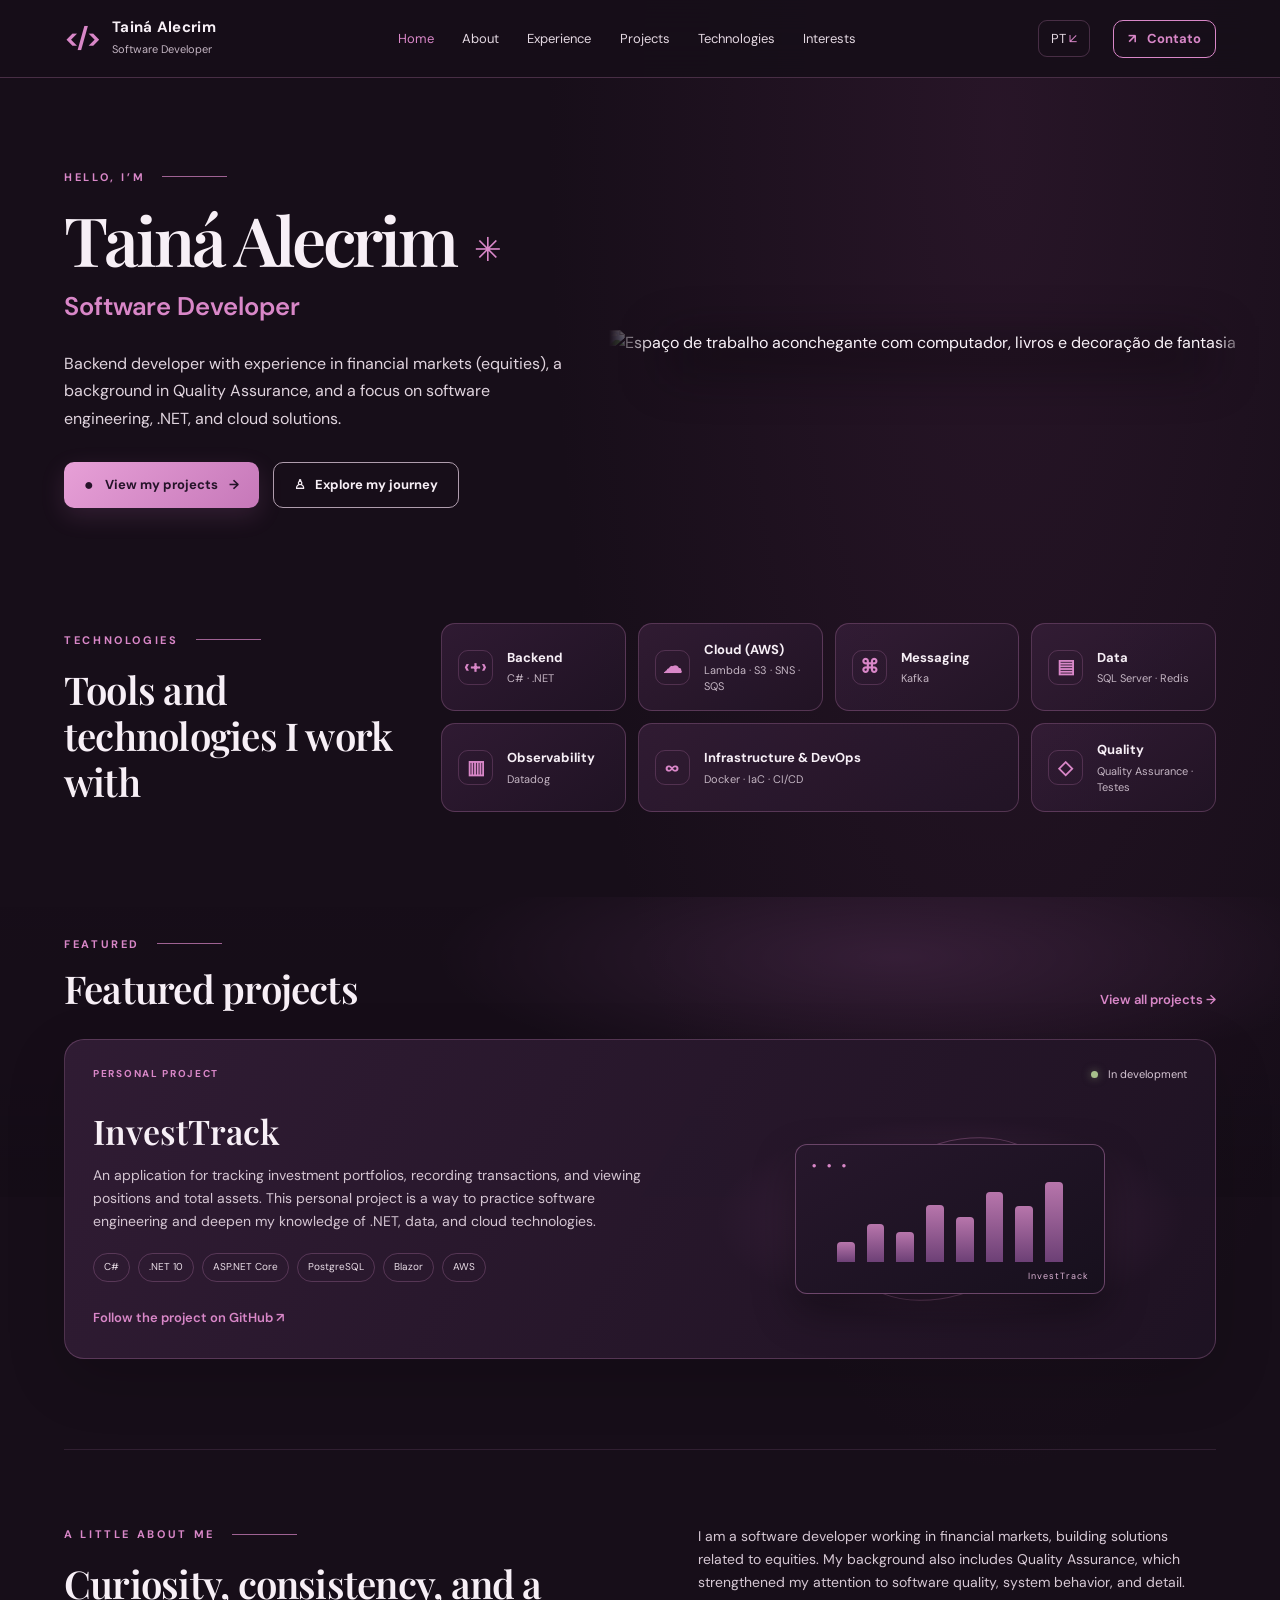
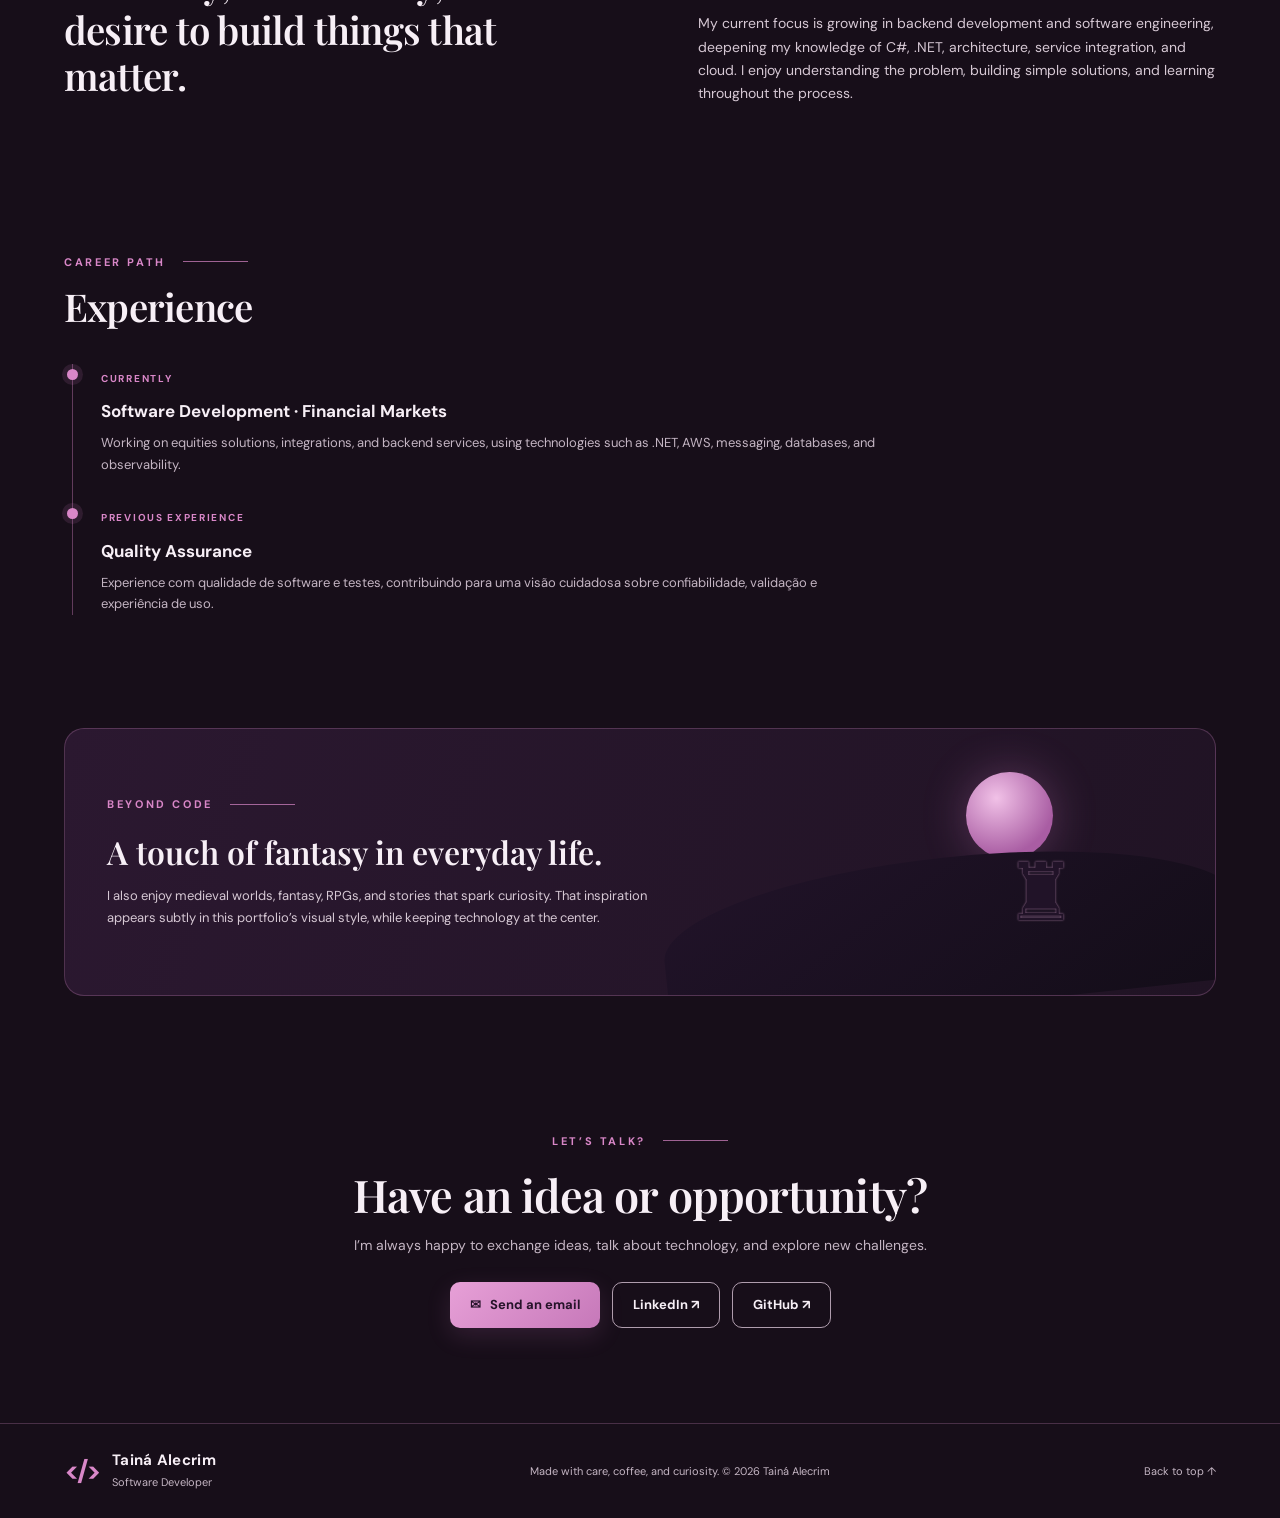
==== en/index.html @ d21b724b "feat: add English version of portfolio" ====
<!doctype html>
<html lang="en">
<head>
  <meta charset="utf-8">
  <meta name="viewport" content="width=device-width, initial-scale=1">
  <meta name="theme-color" content="#170d19">
  <meta name="description" content="Tainá Alecrim’s portfolio — Software Developer focused on backend, .NET and cloud solutions.">
  <title>Tainá Alecrim | Software Developer</title>
  <link rel="icon" href="../assets/favicon.svg" type="image/svg+xml">
  <link rel="preconnect" href="https://fonts.googleapis.com">
  <link rel="preconnect" href="https://fonts.gstatic.com" crossorigin>
  <link href="https://fonts.googleapis.com/css2?family=DM+Sans:wght@400;500;600;700&family=Playfair+Display:wght@500;600;700&display=swap" rel="stylesheet">
  <link rel="stylesheet" href="../styles.css">
</head>
<body>
  <header class="site-header">
    <a class="brand" href="#inicio" aria-label="Tainá Alecrim, início">
      <span class="brand-mark">&lt;/&gt;</span>
      <span><strong>Tainá Alecrim</strong><small>Software Developer</small></span>
    </a>
    <button class="menu-toggle" aria-label="Open menu" aria-expanded="false"><span></span><span></span><span></span></button>
    <nav class="main-nav" aria-label="Main navigation">
      <a class="active" href="#inicio">Home</a><a href="#sobre">About</a><a href="#experiencia">Experience</a><a href="#projetos">Projects</a><a href="#tecnologias">Technologies</a><a href="#interesses">Interests</a>
    </nav>
    <div class="header-actions"><a class="language" href="../" lang="pt-BR" aria-label="Leia este portfólio em português">PT <span>↙</span></a><a class="button button-outline button-small" href="#contato">↗ <span>Contato</span></a></div>
  </header>

  <main>
    <section class="hero section-wrap" id="inicio">
      <div class="hero-copy">
        <p class="eyebrow">HELLO, I’M <span></span></p>
        <h1>Tainá Alecrim <span class="sprig">✳</span></h1>
        <h2>Software Developer</h2>
        <p class="hero-description">Backend developer with experience in financial markets (equities), a background in Quality Assurance, and a focus on software engineering, .NET, and cloud solutions.</p>
        <div class="hero-actions"><a class="button button-primary" href="#projetos"><span class="github-mark">●</span> View my projects <span>→</span></a><a class="button button-ghost" href="#sobre">♙ &nbsp; Explore my journey</a></div>
      </div>
      <div class="hero-art"><img src="../assets/hero-workspace.jpg" alt="Espaço de trabalho aconchegante com computador, livros e decoração de fantasia"></div>
    </section>

    <section class="tech-overview section-wrap" id="tecnologias">
      <div class="section-intro"><p class="eyebrow">TECHNOLOGIES <span></span></p><h2>Tools and technologies I work with</h2></div>
      <div class="tech-grid">
        <article class="tech-card"><span class="tech-icon">‹+›</span><div><h3>Backend</h3><p>C# · .NET</p></div></article>
        <article class="tech-card"><span class="tech-icon">☁</span><div><h3>Cloud (AWS)</h3><p>Lambda · S3 · SNS · SQS</p></div></article>
        <article class="tech-card"><span class="tech-icon">⌘</span><div><h3>Messaging</h3><p>Kafka</p></div></article>
        <article class="tech-card"><span class="tech-icon">▤</span><div><h3>Data</h3><p>SQL Server · Redis</p></div></article>
        <article class="tech-card"><span class="tech-icon">▥</span><div><h3>Observability</h3><p>Datadog</p></div></article>
        <article class="tech-card wide"><span class="tech-icon">∞</span><div><h3>Infrastructure & DevOps</h3><p>Docker · IaC · CI/CD</p></div></article>
        <article class="tech-card"><span class="tech-icon">◇</span><div><h3>Quality</h3><p>Quality Assurance · Testes</p></div></article>
      </div>
    </section>

    <section class="featured section-wrap" id="projetos">
      <div class="section-heading"><div><p class="eyebrow">FEATURED <span></span></p><h2>Featured projects</h2></div><a class="text-link" href="https://github.com/TainaAlecrim?tab=repositories" target="_blank" rel="noreferrer">View all projects →</a></div>
      <article class="project-card">
        <div class="project-topline"><span class="project-label">PERSONAL PROJECT</span><span class="project-status"><i></i> In development</span></div>
        <div class="project-content"><div><h3>InvestTrack</h3><p>An application for tracking investment portfolios, recording transactions, and viewing positions and total assets. This personal project is a way to practice software engineering and deepen my knowledge of .NET, data, and cloud technologies.</p><div class="tag-list"><span>C#</span><span>.NET 10</span><span>ASP.NET Core</span><span>PostgreSQL</span><span>Blazor</span><span>AWS</span></div><a class="project-link" href="https://github.com/TainaAlecrim/investtrack-development-journey" target="_blank" rel="noreferrer">Follow the project on GitHub ↗</a></div><div class="project-visual" aria-hidden="true"><div class="visual-orbit"></div><div class="visual-window"><div class="window-dots">● ● ●</div><div class="chart-bars"><i></i><i></i><i></i><i></i><i></i><i></i><i></i><i></i></div><div class="chart-line"></div><span>InvestTrack</span></div></div></div>
      </article>
    </section>

    <section class="about section-wrap" id="sobre">
      <div class="section-intro"><p class="eyebrow">A LITTLE ABOUT ME <span></span></p><h2>Curiosity, consistency, and a desire to build things that matter.</h2></div>
      <div class="about-copy"><p>I am a software developer working in financial markets, building solutions related to equities. My background also includes Quality Assurance, which strengthened my attention to software quality, system behavior, and detail.</p><p>My current focus is growing in backend development and software engineering, deepening my knowledge of C#, .NET, architecture, service integration, and cloud. I enjoy understanding the problem, building simple solutions, and learning throughout the process.</p></div>
    </section>

    <section class="experience section-wrap" id="experiencia">
      <div class="section-heading"><div><p class="eyebrow">CAREER PATH <span></span></p><h2>Experience</h2></div></div>
      <div class="timeline"><div class="timeline-item"><span class="timeline-dot"></span><div><span class="timeline-kicker">CURRENTLY</span><h3>Software Development · Financial Markets</h3><p>Working on equities solutions, integrations, and backend services, using technologies such as .NET, AWS, messaging, databases, and observability.</p></div></div><div class="timeline-item"><span class="timeline-dot"></span><div><span class="timeline-kicker">PREVIOUS EXPERIENCE</span><h3>Quality Assurance</h3><p>Experience com qualidade de software e testes, contribuindo para uma visão cuidadosa sobre confiabilidade, validação e experiência de uso.</p></div></div></div>
    </section>

    <section class="interests section-wrap" id="interesses"><div class="interests-panel"><div><p class="eyebrow">BEYOND CODE <span></span></p><h2>A touch of fantasy in everyday life.</h2><p>I also enjoy medieval worlds, fantasy, RPGs, and stories that spark curiosity. That inspiration appears subtly in this portfolio’s visual style, while keeping technology at the center.</p></div><div class="moon-scene" aria-hidden="true"><div class="moon"></div><div class="castle">♜</div><div class="hills"></div></div></div></section>

    <section class="contact section-wrap" id="contato"><p class="eyebrow">LET’S TALK? <span></span></p><h2>Have an idea or opportunity?</h2><p>I’m always happy to exchange ideas, talk about technology, and explore new challenges.</p><div class="contact-actions"><a class="button button-primary" href="mailto:tai.estudos@gmail.com">✉ &nbsp; Send an email</a><a class="button button-ghost" href="https://www.linkedin.com/in/taina-alecrim/" target="_blank" rel="noreferrer">LinkedIn ↗</a><a class="button button-ghost" href="https://github.com/TainaAlecrim" target="_blank" rel="noreferrer">GitHub ↗</a></div></section>
  </main>
  <footer class="site-footer"><a class="brand" href="#inicio"><span class="brand-mark">&lt;/&gt;</span><span><strong>Tainá Alecrim</strong><small>Software Developer</small></span></a><p>Made with care, coffee, and curiosity. © <span id="year"></span> Tainá Alecrim</p><a href="#inicio">Back to top ↑</a></footer>
  <script src="../script.js"></script>
</body>
</html>
---- styles.css ----
:root{--bg:#170e19;--bg-2:#211326;--panel:#28182b;--panel-2:#321e35;--text:#f7eff6;--muted:#c4b5c3;--pink:#d987c8;--pink-2:#bd72b4;--line:rgba(218,144,204,.25);--gold:#d99a52;--serif:"Playfair Display",Georgia,serif;--sans:"DM Sans",Arial,sans-serif}*{box-sizing:border-box}html{scroll-behavior:smooth;scroll-padding-top:90px}body{margin:0;background:radial-gradient(ellipse at 78% 4%,rgba(99,46,91,.22),transparent 32%),var(--bg);color:var(--text);font-family:var(--sans);font-size:16px;line-height:1.65}a{color:inherit;text-decoration:none}button{font:inherit}.site-header{height:78px;padding:0 clamp(22px,5vw,84px);display:flex;align-items:center;justify-content:space-between;gap:24px;background:rgba(23,14,25,.94);border-bottom:1px solid var(--line);position:sticky;top:0;z-index:20;backdrop-filter:blur(18px)}.brand{display:flex;align-items:center;gap:13px;white-space:nowrap}.brand-mark{font-size:27px;font-weight:700;color:var(--pink);letter-spacing:-3px}.brand strong{display:block;font-size:15px;line-height:1.2;letter-spacing:.02em}.brand small{display:block;color:var(--muted);font-size:11px;margin-top:4px}.main-nav{display:flex;align-items:center;gap:clamp(14px,2.2vw,36px)}.main-nav a,.language{font-size:13px;color:#e4d8e2;transition:color .2s}.main-nav a:hover,.main-nav a.active{color:var(--pink)}.header-actions{display:flex;align-items:center;gap:23px}.language{border:1px solid var(--line);padding:7px 12px;border-radius:9px}.language span{color:var(--pink)}.button{min-height:46px;padding:0 20px;display:inline-flex;align-items:center;justify-content:center;gap:11px;border-radius:10px;font-size:13px;font-weight:700;transition:transform .2s,background .2s,border-color .2s}.button:hover{transform:translateY(-2px)}.button-primary{color:#251329;background:linear-gradient(135deg,#e7a0d7,#c678b9);box-shadow:0 8px 25px rgba(198,120,185,.16)}.button-primary:hover{background:linear-gradient(135deg,#f0b2e3,#d98aca)}.button-outline,.button-ghost{border:1px solid rgba(235,212,231,.72);color:var(--text);background:transparent}.button-outline{border-color:var(--pink);color:var(--pink)}.button-small{min-height:38px;padding:0 14px}.section-wrap{width:min(1320px,90%);margin-inline:auto}.hero{min-height:510px;display:grid;grid-template-columns:.92fr 1.08fr;align-items:center;gap:28px;padding-top:55px;padding-bottom:35px}.hero-copy{padding:12px 0 22px;max-width:580px}.eyebrow{margin:0 0 17px;color:var(--pink);font-size:11px;font-weight:700;letter-spacing:.24em;display:flex;align-items:center;gap:17px}.eyebrow span{width:65px;height:1px;background:var(--pink);opacity:.7}.hero h1{font:600 clamp(48px,5.3vw,76px)/1.08 var(--serif);letter-spacing:-.045em;margin:0 0 10px}.sprig{display:inline-block;color:var(--pink);font:400 .48em var(--sans);vertical-align:middle;margin-left:5px}.hero h2{margin:0 0 21px;color:var(--pink);font-size:clamp(19px,2vw,26px);font-weight:600}.hero-description{max-width:530px;color:#e0d4de;font-size:16px;line-height:1.72;margin:0}.hero-actions{display:flex;gap:14px;flex-wrap:wrap;margin-top:30px}.hero-art{position:relative;margin-right:-2.5vw}.hero-art:after{content:"";position:absolute;inset:auto 6% -14px 9%;height:30px;background:rgba(8,4,11,.5);filter:blur(24px);z-index:-1}.hero-art img{width:100%;height:auto;display:block;object-fit:contain;mix-blend-mode:screen;mask-image:linear-gradient(to right,transparent 0%,#000 7%,#000 95%,transparent 100%);filter:saturate(.88) contrast(1.02)}.tech-overview{padding:35px 0 85px;display:grid;grid-template-columns:.9fr 2.1fr;gap:45px;align-items:center}.section-intro h2,.section-heading h2,.about h2,.contact h2{font:600 clamp(27px,3vw,39px)/1.2 var(--serif);letter-spacing:-.02em;margin:0}.section-intro h2{max-width:380px}.tech-grid{display:grid;grid-template-columns:repeat(4,minmax(0,1fr));gap:12px}.tech-card{min-height:82px;padding:15px 16px;display:flex;align-items:center;gap:14px;border:1px solid var(--line);border-radius:14px;background:linear-gradient(145deg,rgba(57,32,60,.72),rgba(35,21,39,.72));transition:transform .2s,border-color .2s}.tech-card:hover{transform:translateY(-3px);border-color:rgba(220,139,203,.65)}.tech-card.wide{grid-column:span 2}.tech-icon{width:35px;height:35px;flex:0 0 35px;display:grid;place-items:center;color:var(--pink);font-size:19px;font-weight:700;border:1px solid rgba(217,135,200,.22);border-radius:10px}.tech-card h3{font-size:13px;margin:0 0 3px;font-weight:700}.tech-card p{font-size:11px;color:var(--muted);margin:0;line-height:1.45}.featured{padding:38px 0 90px;position:relative}.featured:before{content:"";position:absolute;z-index:-1;left:50%;transform:translateX(-50%);top:0;width:100vw;height:300px;opacity:.28;background:radial-gradient(ellipse at 70% 20%,#754277,transparent 36%),linear-gradient(180deg,transparent,rgba(10,5,14,.4))}.section-heading{display:flex;align-items:end;justify-content:space-between;gap:25px;margin-bottom:28px}.section-heading .eyebrow{margin-bottom:12px}.text-link,.project-link{color:var(--pink);font-size:13px;font-weight:600}.text-link:hover,.project-link:hover{color:#f0b2e3}.project-card{border:1px solid var(--line);border-radius:20px;padding:25px 28px 28px;background:linear-gradient(120deg,rgba(49,29,53,.95),rgba(31,19,35,.96));box-shadow:0 20px 60px rgba(0,0,0,.16);overflow:hidden}.project-topline{display:flex;justify-content:space-between;align-items:center;gap:15px}.project-label,.timeline-kicker{font-size:10px;letter-spacing:.17em;color:var(--pink);font-weight:700}.project-status{font-size:11px;color:#d6c6d4}.project-status i{display:inline-block;width:7px;height:7px;background:#a7bf8b;border-radius:50%;margin-right:7px;box-shadow:0 0 9px rgba(167,191,139,.5)}.project-content{display:grid;grid-template-columns:1.1fr .9fr;align-items:center;gap:40px;padding-top:25px}.project-content h3{font:600 34px var(--serif);margin:0 0 10px}.project-content p{color:#d4c5d2;font-size:14px;max-width:660px;margin:0 0 20px}.tag-list{display:flex;flex-wrap:wrap;gap:8px;margin-bottom:22px}.tag-list span{border:1px solid var(--line);border-radius:999px;padding:5px 10px;color:#e8dce6;font-size:10px}.project-visual{height:205px;position:relative;display:grid;place-items:center;background:radial-gradient(ellipse at center,rgba(160,88,152,.24),transparent 70%)}.visual-orbit{position:absolute;width:220px;height:150px;border:1px solid rgba(220,139,203,.3);border-radius:50%;transform:rotate(-24deg)}.visual-window{position:relative;width:min(310px,90%);height:150px;border:1px solid rgba(218,144,204,.4);border-radius:12px;background:linear-gradient(150deg,#27172c,#17101d);box-shadow:0 18px 40px rgba(0,0,0,.35);padding:14px 16px;overflow:hidden}.window-dots{font-size:8px;letter-spacing:4px;color:var(--pink)}.chart-bars{height:80px;display:flex;align-items:end;gap:12px;padding:0 25px;margin-top:10px}.chart-bars i{display:block;flex:1;border-radius:4px 4px 0 0;background:linear-gradient(180deg,#d98bc9,#7e4a88);opacity:.82}.chart-bars i:nth-child(1){height:25%}.chart-bars i:nth-child(2){height:48%}.chart-bars i:nth-child(3){height:38%}.chart-bars i:nth-child(4){height:72%}.chart-bars i:nth-child(5){height:57%}.chart-bars i:nth-child(6){height:88%}.chart-bars i:nth-child(7){height:70%}.chart-bars i:nth-child(8){height:100%}.visual-window>span{position:absolute;right:15px;bottom:9px;color:#d9b1d2;font-size:9px;letter-spacing:.12em}.about{padding:75px 0;display:grid;grid-template-columns:1fr 1fr;gap:10%;border-top:1px solid rgba(218,144,204,.13)}.about h2{max-width:490px}.about-copy p{margin:0 0 18px;color:#d6c8d4;font-size:14px}.experience{padding:55px 0 88px}.timeline{margin-top:35px;margin-left:8px;padding-left:28px;border-left:1px solid rgba(217,135,200,.38);display:grid;gap:28px}.timeline-item{position:relative}.timeline-dot{position:absolute;left:-34px;top:5px;width:11px;height:11px;border-radius:50%;background:var(--pink);box-shadow:0 0 0 5px rgba(217,135,200,.12)}.timeline-item h3{font-size:17px;margin:7px 0}.timeline-item p{max-width:780px;color:var(--muted);font-size:13px;margin:0}.interests{padding:25px 0 80px}.interests-panel{position:relative;overflow:hidden;min-height:245px;border:1px solid var(--line);border-radius:20px;background:linear-gradient(110deg,#2b1830,#201324);padding:38px 42px;display:grid;grid-template-columns:1.1fr .9fr;align-items:center}.interests-panel>div:first-child{position:relative;z-index:2}.interests-panel h2{font:600 32px var(--serif);margin:0 0 12px}.interests-panel p:not(.eyebrow){max-width:570px;color:#d6c8d4;font-size:13px;margin:0}.moon-scene{height:190px;position:relative}.moon{position:absolute;width:87px;height:87px;border-radius:50%;background:radial-gradient(circle at 35% 30%,#f1c1e7,#a95da3 70%);right:25%;top:5px;box-shadow:0 0 45px rgba(213,126,199,.3)}.castle{position:absolute;right:20%;top:60px;color:#211328;font-size:80px;z-index:2;text-shadow:0 0 2px #ae80a6}.hills{position:absolute;bottom:-50px;left:-30px;right:-70px;height:150px;background:linear-gradient(150deg,#211329,#130d18);border-radius:50% 50% 0 0;transform:rotate(-6deg)}.contact{text-align:center;padding:56px 20px 95px}.contact .eyebrow{justify-content:center}.contact h2{font-size:clamp(31px,4vw,45px)}.contact>p:not(.eyebrow){color:var(--muted);font-size:14px;margin:13px auto 25px}.contact-actions{display:flex;gap:12px;justify-content:center;flex-wrap:wrap}.site-footer{min-height:95px;padding:20px clamp(22px,5vw,84px);border-top:1px solid var(--line);display:flex;align-items:center;justify-content:space-between;gap:20px}.site-footer p,.site-footer>a:last-child{font-size:11px;color:var(--muted)}.site-footer>a:last-child:hover{color:var(--pink)}.menu-toggle{display:none;background:none;border:0;padding:8px}.menu-toggle span{display:block;width:23px;height:2px;background:var(--pink);margin:5px}.github-mark{font-size:16px}@media(max-width:1050px){.site-header{padding-inline:4%}.main-nav{gap:14px}.main-nav a{font-size:12px}.header-actions{gap:10px}.hero{grid-template-columns:1fr 1fr;min-height:460px}.hero h1{font-size:58px}.tech-overview{grid-template-columns:1fr;gap:25px}.section-intro h2{max-width:600px}.tech-grid{grid-template-columns:repeat(3,minmax(0,1fr))}}@media(max-width:760px){html{scroll-padding-top:75px}.site-header{height:70px;padding-inline:5%;gap:12px}.brand-mark{font-size:24px}.brand strong{font-size:13px}.brand small{font-size:10px}.menu-toggle{display:block;margin-left:auto;order:3}.main-nav{display:none;position:absolute;top:69px;left:0;right:0;padding:14px 6% 22px;background:#1c1020;border-bottom:1px solid var(--line);flex-direction:column;align-items:stretch;gap:0}.main-nav.open{display:flex}.main-nav a{padding:10px 0;font-size:14px}.header-actions{order:2}.header-actions .language{display:none}.header-actions .button span{display:none}.header-actions .button{width:39px;padding:0}.hero{display:flex;flex-direction:column;align-items:stretch;padding-top:50px;gap:20px;min-height:auto}.hero-copy{padding:0}.hero h1{font-size:clamp(46px,12vw,65px)}.hero-description{font-size:14px}.hero-actions{margin-top:23px;gap:10px}.button{padding-inline:14px;font-size:12px}.hero-art{margin:0 -5vw}.hero-art img{mask-image:linear-gradient(to right,transparent,#000 4%,#000 96%,transparent)}.tech-overview{padding:45px 0 60px}.tech-grid{grid-template-columns:repeat(2,minmax(0,1fr));gap:9px}.tech-card{min-height:76px;padding:12px 10px;gap:9px}.tech-card.wide{grid-column:span 2}.tech-card h3{font-size:11px}.tech-card p{font-size:10px}.tech-icon{width:30px;height:30px;flex-basis:30px;font-size:15px}.featured{padding:20px 0 60px}.section-heading{align-items:start;flex-direction:column;gap:12px}.project-card{padding:20px}.project-content{grid-template-columns:1fr;gap:15px}.project-content h3{font-size:30px}.project-visual{height:175px}.about{padding:50px 0;grid-template-columns:1fr;gap:20px}.experience{padding:35px 0 65px}.interests{padding-bottom:55px}.interests-panel{padding:27px 24px;grid-template-columns:1fr;gap:0}.interests-panel h2{font-size:27px}.moon-scene{height:100px;opacity:.65;margin-top:8px}.moon{width:65px;height:65px;right:28%;top:0}.castle{font-size:58px;top:26px}.contact{padding-bottom:65px}.contact-actions{gap:9px}.site-footer{flex-wrap:wrap;justify-content:center;text-align:center;padding-block:25px}.site-footer .brand{width:100%;justify-content:center}.site-footer p{margin:0}}@media(max-width:390px){.hero-actions{flex-direction:column;align-items:stretch}.tech-card{align-items:flex-start;flex-direction:column}.tech-card.wide{flex-direction:row;align-items:center}.header-actions{display:none}}
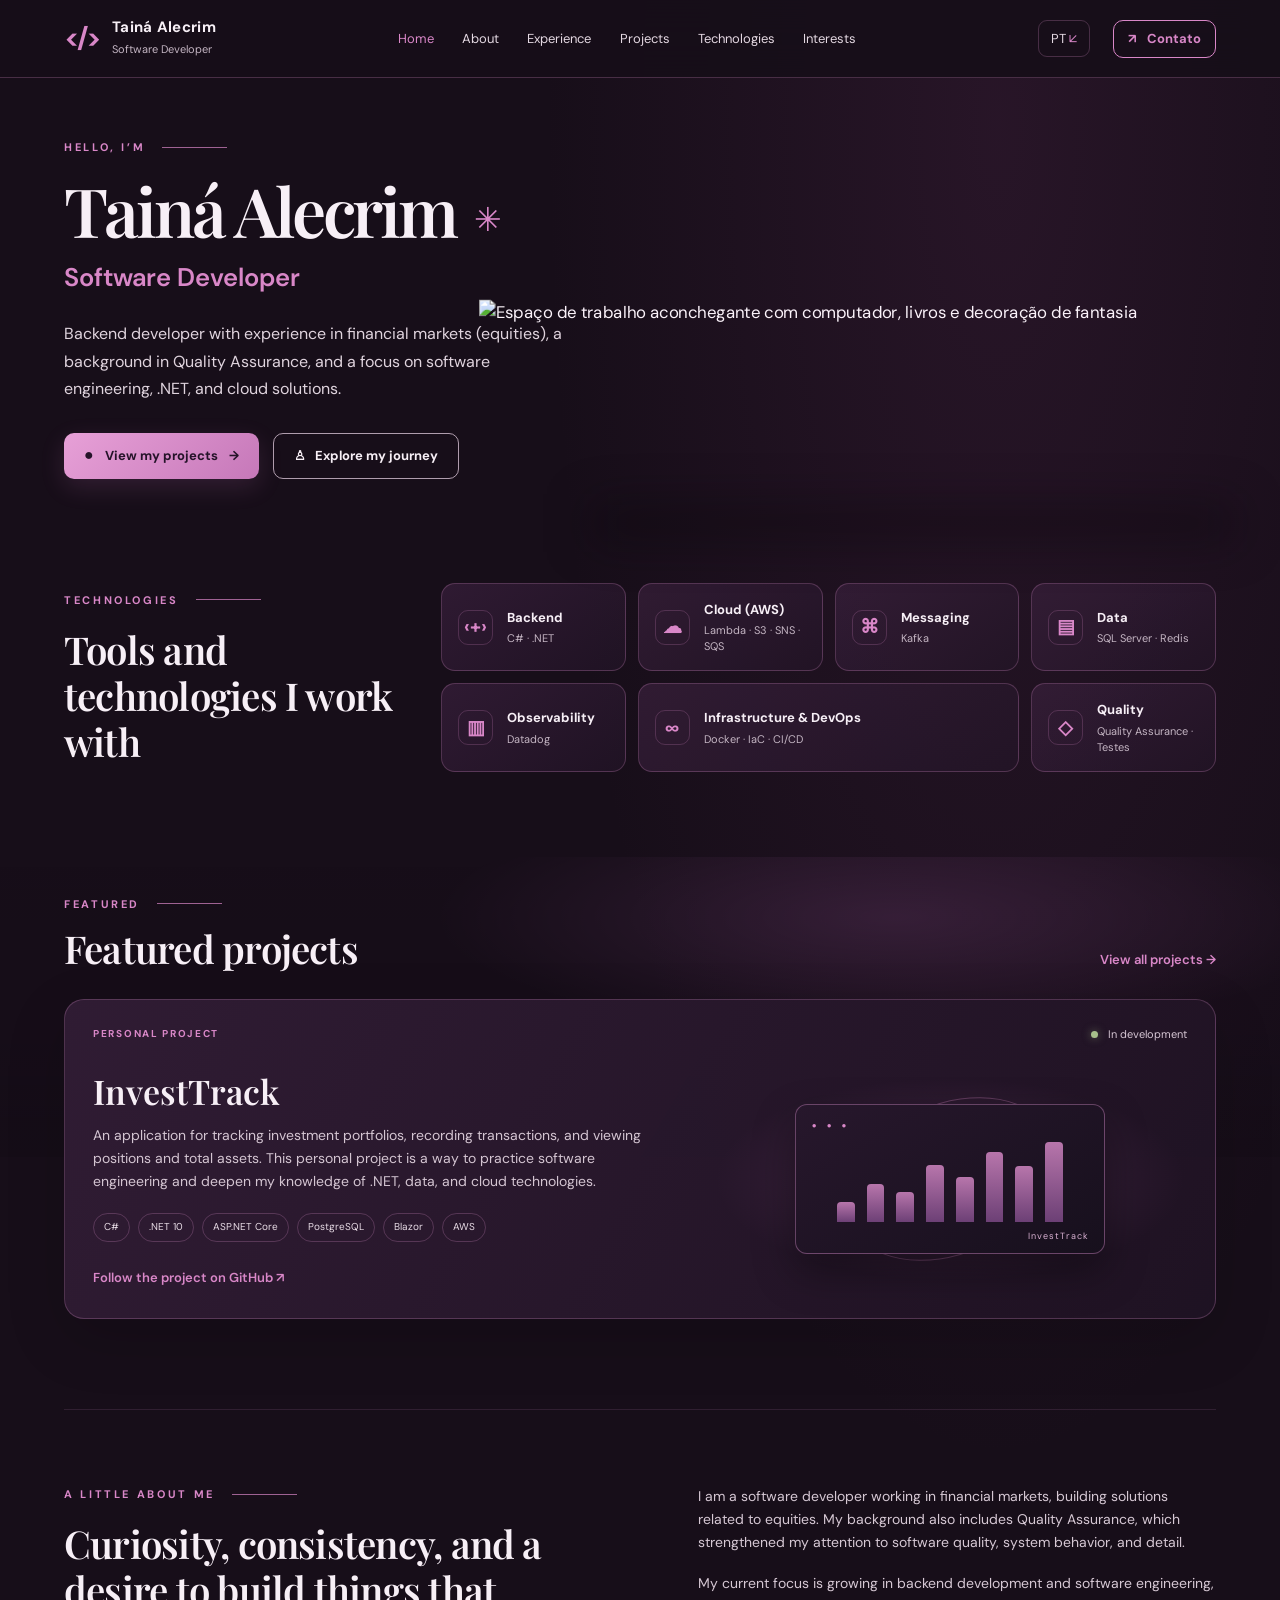
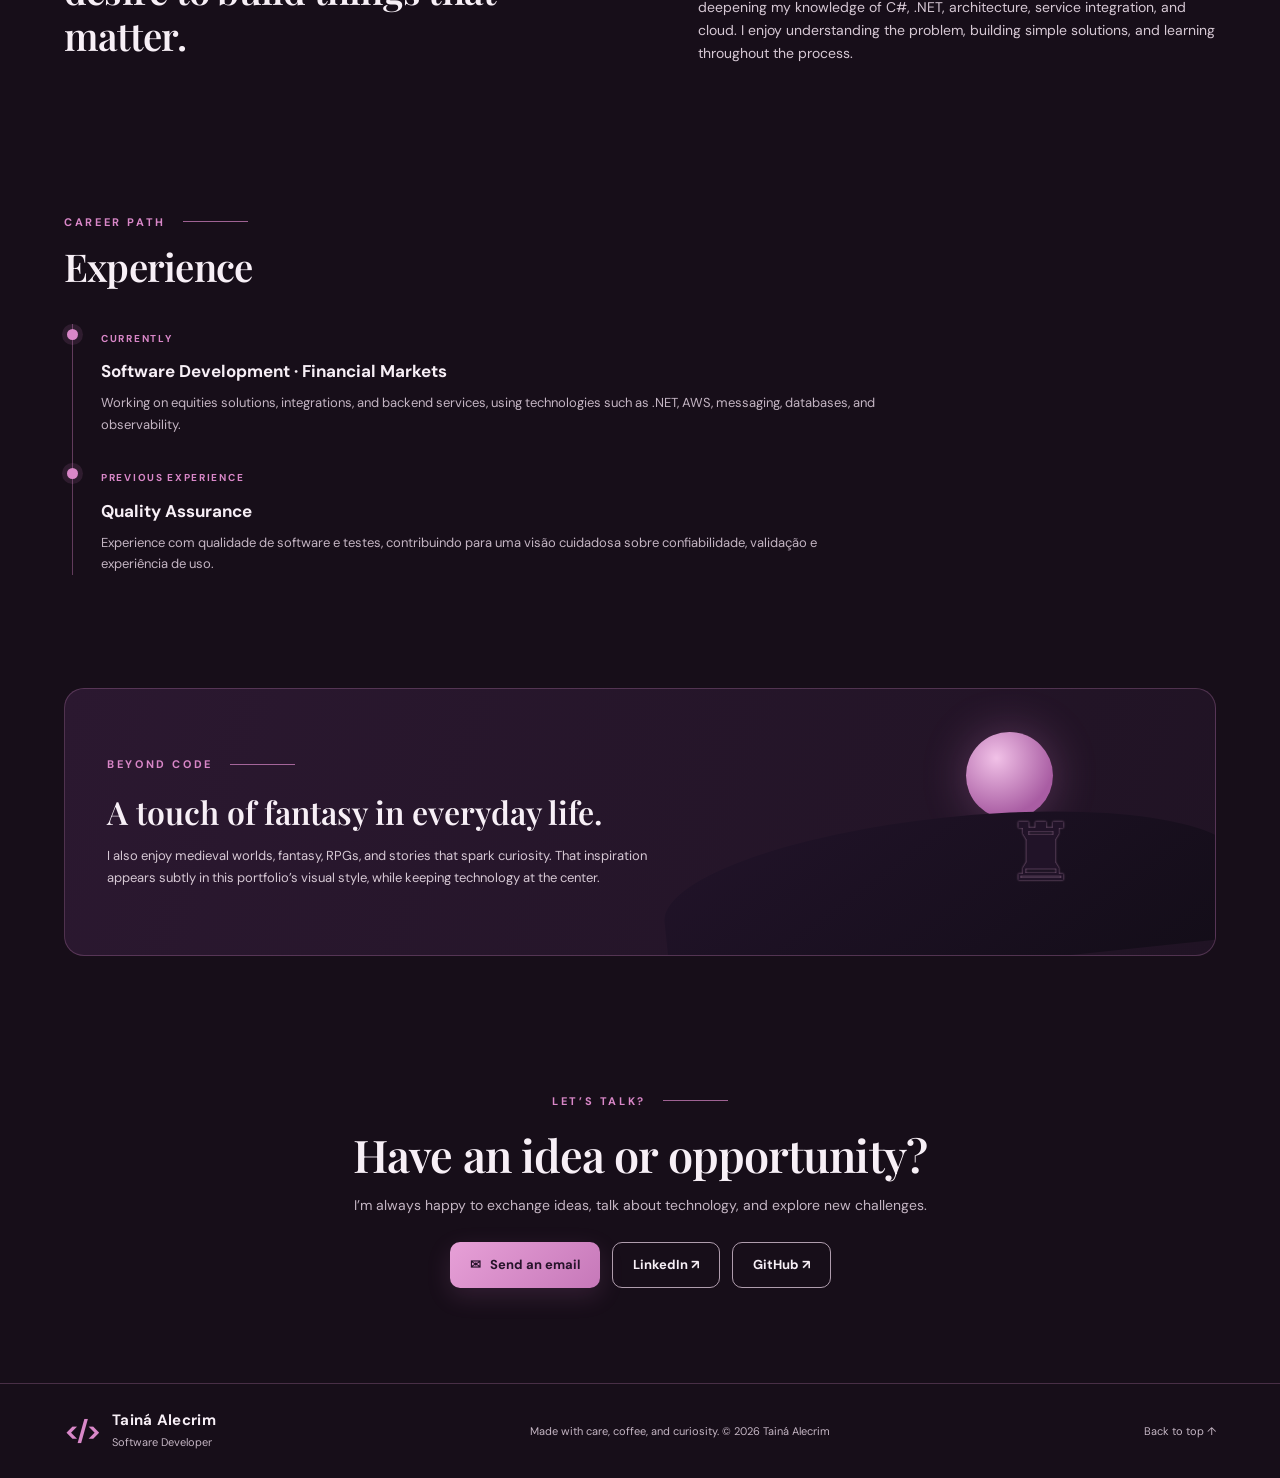
==== commit cb9b965c: "fix: use edge-blended illustration on English portfolio" ====
--- a/en/index.html
+++ b/en/index.html
@@ -34,7 +34,7 @@
         <p class="hero-description">Backend developer with experience in financial markets (equities), a background in Quality Assurance, and a focus on software engineering, .NET, and cloud solutions.</p>
         <div class="hero-actions"><a class="button button-primary" href="#projetos"><span class="github-mark">●</span> View my projects <span>→</span></a><a class="button button-ghost" href="#sobre">♙ &nbsp; Explore my journey</a></div>
       </div>
-      <div class="hero-art"><img src="../assets/hero-workspace.jpg" alt="Espaço de trabalho aconchegante com computador, livros e decoração de fantasia"></div>
+      <div class="hero-art"><img src="/portifolio-taina-alecrim/assets/hero-workspace-blended.svg" alt="Espaço de trabalho aconchegante com computador, livros e decoração de fantasia"></div>
     </section>
 
     <section class="tech-overview section-wrap" id="tecnologias">
--- a/styles.css
+++ b/styles.css
@@ -1 +1,92 @@
-:root{--bg:#170e19;--bg-2:#211326;--panel:#28182b;--panel-2:#321e35;--text:#f7eff6;--muted:#c4b5c3;--pink:#d987c8;--pink-2:#bd72b4;--line:rgba(218,144,204,.25);--gold:#d99a52;--serif:"Playfair Display",Georgia,serif;--sans:"DM Sans",Arial,sans-serif}*{box-sizing:border-box}html{scroll-behavior:smooth;scroll-padding-top:90px}body{margin:0;background:radial-gradient(ellipse at 78% 4%,rgba(99,46,91,.22),transparent 32%),var(--bg);color:var(--text);font-family:var(--sans);font-size:16px;line-height:1.65}a{color:inherit;text-decoration:none}button{font:inherit}.site-header{height:78px;padding:0 clamp(22px,5vw,84px);display:flex;align-items:center;justify-content:space-between;gap:24px;background:rgba(23,14,25,.94);border-bottom:1px solid var(--line);position:sticky;top:0;z-index:20;backdrop-filter:blur(18px)}.brand{display:flex;align-items:center;gap:13px;white-space:nowrap}.brand-mark{font-size:27px;font-weight:700;color:var(--pink);letter-spacing:-3px}.brand strong{display:block;font-size:15px;line-height:1.2;letter-spacing:.02em}.brand small{display:block;color:var(--muted);font-size:11px;margin-top:4px}.main-nav{display:flex;align-items:center;gap:clamp(14px,2.2vw,36px)}.main-nav a,.language{font-size:13px;color:#e4d8e2;transition:color .2s}.main-nav a:hover,.main-nav a.active{color:var(--pink)}.header-actions{display:flex;align-items:center;gap:23px}.language{border:1px solid var(--line);padding:7px 12px;border-radius:9px}.language span{color:var(--pink)}.button{min-height:46px;padding:0 20px;display:inline-flex;align-items:center;justify-content:center;gap:11px;border-radius:10px;font-size:13px;font-weight:700;transition:transform .2s,background .2s,border-color .2s}.button:hover{transform:translateY(-2px)}.button-primary{color:#251329;background:linear-gradient(135deg,#e7a0d7,#c678b9);box-shadow:0 8px 25px rgba(198,120,185,.16)}.button-primary:hover{background:linear-gradient(135deg,#f0b2e3,#d98aca)}.button-outline,.button-ghost{border:1px solid rgba(235,212,231,.72);color:var(--text);background:transparent}.button-outline{border-color:var(--pink);color:var(--pink)}.button-small{min-height:38px;padding:0 14px}.section-wrap{width:min(1320px,90%);margin-inline:auto}.hero{min-height:510px;display:grid;grid-template-columns:.92fr 1.08fr;align-items:center;gap:28px;padding-top:55px;padding-bottom:35px}.hero-copy{padding:12px 0 22px;max-width:580px}.eyebrow{margin:0 0 17px;color:var(--pink);font-size:11px;font-weight:700;letter-spacing:.24em;display:flex;align-items:center;gap:17px}.eyebrow span{width:65px;height:1px;background:var(--pink);opacity:.7}.hero h1{font:600 clamp(48px,5.3vw,76px)/1.08 var(--serif);letter-spacing:-.045em;margin:0 0 10px}.sprig{display:inline-block;color:var(--pink);font:400 .48em var(--sans);vertical-align:middle;margin-left:5px}.hero h2{margin:0 0 21px;color:var(--pink);font-size:clamp(19px,2vw,26px);font-weight:600}.hero-description{max-width:530px;color:#e0d4de;font-size:16px;line-height:1.72;margin:0}.hero-actions{display:flex;gap:14px;flex-wrap:wrap;margin-top:30px}.hero-art{position:relative;margin-right:-2.5vw}.hero-art:after{content:"";position:absolute;inset:auto 6% -14px 9%;height:30px;background:rgba(8,4,11,.5);filter:blur(24px);z-index:-1}.hero-art img{width:100%;height:auto;display:block;object-fit:contain;mix-blend-mode:screen;mask-image:linear-gradient(to right,transparent 0%,#000 7%,#000 95%,transparent 100%);filter:saturate(.88) contrast(1.02)}.tech-overview{padding:35px 0 85px;display:grid;grid-template-columns:.9fr 2.1fr;gap:45px;align-items:center}.section-intro h2,.section-heading h2,.about h2,.contact h2{font:600 clamp(27px,3vw,39px)/1.2 var(--serif);letter-spacing:-.02em;margin:0}.section-intro h2{max-width:380px}.tech-grid{display:grid;grid-template-columns:repeat(4,minmax(0,1fr));gap:12px}.tech-card{min-height:82px;padding:15px 16px;display:flex;align-items:center;gap:14px;border:1px solid var(--line);border-radius:14px;background:linear-gradient(145deg,rgba(57,32,60,.72),rgba(35,21,39,.72));transition:transform .2s,border-color .2s}.tech-card:hover{transform:translateY(-3px);border-color:rgba(220,139,203,.65)}.tech-card.wide{grid-column:span 2}.tech-icon{width:35px;height:35px;flex:0 0 35px;display:grid;place-items:center;color:var(--pink);font-size:19px;font-weight:700;border:1px solid rgba(217,135,200,.22);border-radius:10px}.tech-card h3{font-size:13px;margin:0 0 3px;font-weight:700}.tech-card p{font-size:11px;color:var(--muted);margin:0;line-height:1.45}.featured{padding:38px 0 90px;position:relative}.featured:before{content:"";position:absolute;z-index:-1;left:50%;transform:translateX(-50%);top:0;width:100vw;height:300px;opacity:.28;background:radial-gradient(ellipse at 70% 20%,#754277,transparent 36%),linear-gradient(180deg,transparent,rgba(10,5,14,.4))}.section-heading{display:flex;align-items:end;justify-content:space-between;gap:25px;margin-bottom:28px}.section-heading .eyebrow{margin-bottom:12px}.text-link,.project-link{color:var(--pink);font-size:13px;font-weight:600}.text-link:hover,.project-link:hover{color:#f0b2e3}.project-card{border:1px solid var(--line);border-radius:20px;padding:25px 28px 28px;background:linear-gradient(120deg,rgba(49,29,53,.95),rgba(31,19,35,.96));box-shadow:0 20px 60px rgba(0,0,0,.16);overflow:hidden}.project-topline{display:flex;justify-content:space-between;align-items:center;gap:15px}.project-label,.timeline-kicker{font-size:10px;letter-spacing:.17em;color:var(--pink);font-weight:700}.project-status{font-size:11px;color:#d6c6d4}.project-status i{display:inline-block;width:7px;height:7px;background:#a7bf8b;border-radius:50%;margin-right:7px;box-shadow:0 0 9px rgba(167,191,139,.5)}.project-content{display:grid;grid-template-columns:1.1fr .9fr;align-items:center;gap:40px;padding-top:25px}.project-content h3{font:600 34px var(--serif);margin:0 0 10px}.project-content p{color:#d4c5d2;font-size:14px;max-width:660px;margin:0 0 20px}.tag-list{display:flex;flex-wrap:wrap;gap:8px;margin-bottom:22px}.tag-list span{border:1px solid var(--line);border-radius:999px;padding:5px 10px;color:#e8dce6;font-size:10px}.project-visual{height:205px;position:relative;display:grid;place-items:center;background:radial-gradient(ellipse at center,rgba(160,88,152,.24),transparent 70%)}.visual-orbit{position:absolute;width:220px;height:150px;border:1px solid rgba(220,139,203,.3);border-radius:50%;transform:rotate(-24deg)}.visual-window{position:relative;width:min(310px,90%);height:150px;border:1px solid rgba(218,144,204,.4);border-radius:12px;background:linear-gradient(150deg,#27172c,#17101d);box-shadow:0 18px 40px rgba(0,0,0,.35);padding:14px 16px;overflow:hidden}.window-dots{font-size:8px;letter-spacing:4px;color:var(--pink)}.chart-bars{height:80px;display:flex;align-items:end;gap:12px;padding:0 25px;margin-top:10px}.chart-bars i{display:block;flex:1;border-radius:4px 4px 0 0;background:linear-gradient(180deg,#d98bc9,#7e4a88);opacity:.82}.chart-bars i:nth-child(1){height:25%}.chart-bars i:nth-child(2){height:48%}.chart-bars i:nth-child(3){height:38%}.chart-bars i:nth-child(4){height:72%}.chart-bars i:nth-child(5){height:57%}.chart-bars i:nth-child(6){height:88%}.chart-bars i:nth-child(7){height:70%}.chart-bars i:nth-child(8){height:100%}.visual-window>span{position:absolute;right:15px;bottom:9px;color:#d9b1d2;font-size:9px;letter-spacing:.12em}.about{padding:75px 0;display:grid;grid-template-columns:1fr 1fr;gap:10%;border-top:1px solid rgba(218,144,204,.13)}.about h2{max-width:490px}.about-copy p{margin:0 0 18px;color:#d6c8d4;font-size:14px}.experience{padding:55px 0 88px}.timeline{margin-top:35px;margin-left:8px;padding-left:28px;border-left:1px solid rgba(217,135,200,.38);display:grid;gap:28px}.timeline-item{position:relative}.timeline-dot{position:absolute;left:-34px;top:5px;width:11px;height:11px;border-radius:50%;background:var(--pink);box-shadow:0 0 0 5px rgba(217,135,200,.12)}.timeline-item h3{font-size:17px;margin:7px 0}.timeline-item p{max-width:780px;color:var(--muted);font-size:13px;margin:0}.interests{padding:25px 0 80px}.interests-panel{position:relative;overflow:hidden;min-height:245px;border:1px solid var(--line);border-radius:20px;background:linear-gradient(110deg,#2b1830,#201324);padding:38px 42px;display:grid;grid-template-columns:1.1fr .9fr;align-items:center}.interests-panel>div:first-child{position:relative;z-index:2}.interests-panel h2{font:600 32px var(--serif);margin:0 0 12px}.interests-panel p:not(.eyebrow){max-width:570px;color:#d6c8d4;font-size:13px;margin:0}.moon-scene{height:190px;position:relative}.moon{position:absolute;width:87px;height:87px;border-radius:50%;background:radial-gradient(circle at 35% 30%,#f1c1e7,#a95da3 70%);right:25%;top:5px;box-shadow:0 0 45px rgba(213,126,199,.3)}.castle{position:absolute;right:20%;top:60px;color:#211328;font-size:80px;z-index:2;text-shadow:0 0 2px #ae80a6}.hills{position:absolute;bottom:-50px;left:-30px;right:-70px;height:150px;background:linear-gradient(150deg,#211329,#130d18);border-radius:50% 50% 0 0;transform:rotate(-6deg)}.contact{text-align:center;padding:56px 20px 95px}.contact .eyebrow{justify-content:center}.contact h2{font-size:clamp(31px,4vw,45px)}.contact>p:not(.eyebrow){color:var(--muted);font-size:14px;margin:13px auto 25px}.contact-actions{display:flex;gap:12px;justify-content:center;flex-wrap:wrap}.site-footer{min-height:95px;padding:20px clamp(22px,5vw,84px);border-top:1px solid var(--line);display:flex;align-items:center;justify-content:space-between;gap:20px}.site-footer p,.site-footer>a:last-child{font-size:11px;color:var(--muted)}.site-footer>a:last-child:hover{color:var(--pink)}.menu-toggle{display:none;background:none;border:0;padding:8px}.menu-toggle span{display:block;width:23px;height:2px;background:var(--pink);margin:5px}.github-mark{font-size:16px}@media(max-width:1050px){.site-header{padding-inline:4%}.main-nav{gap:14px}.main-nav a{font-size:12px}.header-actions{gap:10px}.hero{grid-template-columns:1fr 1fr;min-height:460px}.hero h1{font-size:58px}.tech-overview{grid-template-columns:1fr;gap:25px}.section-intro h2{max-width:600px}.tech-grid{grid-template-columns:repeat(3,minmax(0,1fr))}}@media(max-width:760px){html{scroll-padding-top:75px}.site-header{height:70px;padding-inline:5%;gap:12px}.brand-mark{font-size:24px}.brand strong{font-size:13px}.brand small{font-size:10px}.menu-toggle{display:block;margin-left:auto;order:3}.main-nav{display:none;position:absolute;top:69px;left:0;right:0;padding:14px 6% 22px;background:#1c1020;border-bottom:1px solid var(--line);flex-direction:column;align-items:stretch;gap:0}.main-nav.open{display:flex}.main-nav a{padding:10px 0;font-size:14px}.header-actions{order:2}.header-actions .language{display:none}.header-actions .button span{display:none}.header-actions .button{width:39px;padding:0}.hero{display:flex;flex-direction:column;align-items:stretch;padding-top:50px;gap:20px;min-height:auto}.hero-copy{padding:0}.hero h1{font-size:clamp(46px,12vw,65px)}.hero-description{font-size:14px}.hero-actions{margin-top:23px;gap:10px}.button{padding-inline:14px;font-size:12px}.hero-art{margin:0 -5vw}.hero-art img{mask-image:linear-gradient(to right,transparent,#000 4%,#000 96%,transparent)}.tech-overview{padding:45px 0 60px}.tech-grid{grid-template-columns:repeat(2,minmax(0,1fr));gap:9px}.tech-card{min-height:76px;padding:12px 10px;gap:9px}.tech-card.wide{grid-column:span 2}.tech-card h3{font-size:11px}.tech-card p{font-size:10px}.tech-icon{width:30px;height:30px;flex-basis:30px;font-size:15px}.featured{padding:20px 0 60px}.section-heading{align-items:start;flex-direction:column;gap:12px}.project-card{padding:20px}.project-content{grid-template-columns:1fr;gap:15px}.project-content h3{font-size:30px}.project-visual{height:175px}.about{padding:50px 0;grid-template-columns:1fr;gap:20px}.experience{padding:35px 0 65px}.interests{padding-bottom:55px}.interests-panel{padding:27px 24px;grid-template-columns:1fr;gap:0}.interests-panel h2{font-size:27px}.moon-scene{height:100px;opacity:.65;margin-top:8px}.moon{width:65px;height:65px;right:28%;top:0}.castle{font-size:58px;top:26px}.contact{padding-bottom:65px}.contact-actions{gap:9px}.site-footer{flex-wrap:wrap;justify-content:center;text-align:center;padding-block:25px}.site-footer .brand{width:100%;justify-content:center}.site-footer p{margin:0}}@media(max-width:390px){.hero-actions{flex-direction:column;align-items:stretch}.tech-card{align-items:flex-start;flex-direction:column}.tech-card.wide{flex-direction:row;align-items:center}.header-actions{display:none}}+:root{--bg:#170e19;--bg-2:#211326;--panel:#28182b;--panel-2:#321e35;--text:#f7eff6;--muted:#c4b5c3;--pink:#d987c8;--pink-2:#bd72b4;--line:rgba(218,144,204,.25);--gold:#d99a52;--serif:"Playfair Display",Georgia,serif;--sans:"DM Sans",Arial,sans-serif}*{box-sizing:border-box}html{scroll-behavior:smooth;scroll-padding-top:90px}body{margin:0;background:radial-gradient(ellipse at 78% 4%,rgba(99,46,91,.22),transparent 32%),var(--bg);color:var(--text);font-family:var(--sans);font-size:16px;line-height:1.65}a{color:inherit;text-decoration:none}button{font:inherit}.site-header{height:78px;padding:0 clamp(22px,5vw,84px);display:flex;align-items:center;justify-content:space-between;gap:24px;background:rgba(23,14,25,.94);border-bottom:1px solid var(--line);position:sticky;top:0;z-index:20;backdrop-filter:blur(18px)}.brand{display:flex;align-items:center;gap:13px;white-space:nowrap}.brand-mark{font-size:27px;font-weight:700;color:var(--pink);letter-spacing:-3px}.brand strong{display:block;font-size:15px;line-height:1.2;letter-spacing:.02em}.brand small{display:block;color:var(--muted);font-size:11px;margin-top:4px}.main-nav{display:flex;align-items:center;gap:clamp(14px,2.2vw,36px)}.main-nav a,.language{font-size:13px;color:#e4d8e2;transition:color .2s}.main-nav a:hover,.main-nav a.active{color:var(--pink)}.header-actions{display:flex;align-items:center;gap:23px}.language{border:1px solid var(--line);padding:7px 12px;border-radius:9px}.language span{color:var(--pink)}.button{min-height:46px;padding:0 20px;display:inline-flex;align-items:center;justify-content:center;gap:11px;border-radius:10px;font-size:13px;font-weight:700;transition:transform .2s,background .2s,border-color .2s}.button:hover{transform:translateY(-2px)}.button-primary{color:#251329;background:linear-gradient(135deg,#e7a0d7,#c678b9);box-shadow:0 8px 25px rgba(198,120,185,.16)}.button-primary:hover{background:linear-gradient(135deg,#f0b2e3,#d98aca)}.button-outline,.button-ghost{border:1px solid rgba(235,212,231,.72);color:var(--text);background:transparent}.button-outline{border-color:var(--pink);color:var(--pink)}.button-small{min-height:38px;padding:0 14px}.section-wrap{width:min(1320px,90%);margin-inline:auto}.hero{min-height:510px;display:grid;grid-template-columns:.92fr 1.08fr;align-items:center;gap:28px;padding-top:55px;padding-bottom:35px}.hero-copy{padding:12px 0 22px;max-width:580px}.eyebrow{margin:0 0 17px;color:var(--pink);font-size:11px;font-weight:700;letter-spacing:.24em;display:flex;align-items:center;gap:17px}.eyebrow span{width:65px;height:1px;background:var(--pink);opacity:.7}.hero h1{font:600 clamp(48px,5.3vw,76px)/1.08 var(--serif);letter-spacing:-.045em;margin:0 0 10px}.sprig{display:inline-block;color:var(--pink);font:400 .48em var(--sans);vertical-align:middle;margin-left:5px}.hero h2{margin:0 0 21px;color:var(--pink);font-size:clamp(19px,2vw,26px);font-weight:600}.hero-description{max-width:530px;color:#e0d4de;font-size:16px;line-height:1.72;margin:0}.hero-actions{display:flex;gap:14px;flex-wrap:wrap;margin-top:30px}.hero-art{position:relative;margin-right:-2.5vw}.hero-art:after{content:"";position:absolute;inset:auto 6% -14px 9%;height:30px;background:rgba(8,4,11,.5);filter:blur(24px);z-index:-1}.hero-art img{width:100%;height:auto;display:block;object-fit:contain;mix-blend-mode:screen;mask-image:linear-gradient(to right,transparent 0%,#000 7%,#000 95%,transparent 100%);filter:saturate(.88) contrast(1.02)}.tech-overview{padding:35px 0 85px;display:grid;grid-template-columns:.9fr 2.1fr;gap:45px;align-items:center}.section-intro h2,.section-heading h2,.about h2,.contact h2{font:600 clamp(27px,3vw,39px)/1.2 var(--serif);letter-spacing:-.02em;margin:0}.section-intro h2{max-width:380px}.tech-grid{display:grid;grid-template-columns:repeat(4,minmax(0,1fr));gap:12px}.tech-card{min-height:82px;padding:15px 16px;display:flex;align-items:center;gap:14px;border:1px solid var(--line);border-radius:14px;background:linear-gradient(145deg,rgba(57,32,60,.72),rgba(35,21,39,.72));transition:transform .2s,border-color .2s}.tech-card:hover{transform:translateY(-3px);border-color:rgba(220,139,203,.65)}.tech-card.wide{grid-column:span 2}.tech-icon{width:35px;height:35px;flex:0 0 35px;display:grid;place-items:center;color:var(--pink);font-size:19px;font-weight:700;border:1px solid rgba(217,135,200,.22);border-radius:10px}.tech-card h3{font-size:13px;margin:0 0 3px;font-weight:700}.tech-card p{font-size:11px;color:var(--muted);margin:0;line-height:1.45}.featured{padding:38px 0 90px;position:relative}.featured:before{content:"";position:absolute;z-index:-1;left:50%;transform:translateX(-50%);top:0;width:100vw;height:300px;opacity:.28;background:radial-gradient(ellipse at 70% 20%,#754277,transparent 36%),linear-gradient(180deg,transparent,rgba(10,5,14,.4))}.section-heading{display:flex;align-items:end;justify-content:space-between;gap:25px;margin-bottom:28px}.section-heading .eyebrow{margin-bottom:12px}.text-link,.project-link{color:var(--pink);font-size:13px;font-weight:600}.text-link:hover,.project-link:hover{color:#f0b2e3}.project-card{border:1px solid var(--line);border-radius:20px;padding:25px 28px 28px;background:linear-gradient(120deg,rgba(49,29,53,.95),rgba(31,19,35,.96));box-shadow:0 20px 60px rgba(0,0,0,.16);overflow:hidden}.project-topline{display:flex;justify-content:space-between;align-items:center;gap:15px}.project-label,.timeline-kicker{font-size:10px;letter-spacing:.17em;color:var(--pink);font-weight:700}.project-status{font-size:11px;color:#d6c6d4}.project-status i{display:inline-block;width:7px;height:7px;background:#a7bf8b;border-radius:50%;margin-right:7px;box-shadow:0 0 9px rgba(167,191,139,.5)}.project-content{display:grid;grid-template-columns:1.1fr .9fr;align-items:center;gap:40px;padding-top:25px}.project-content h3{font:600 34px var(--serif);margin:0 0 10px}.project-content p{color:#d4c5d2;font-size:14px;max-width:660px;margin:0 0 20px}.tag-list{display:flex;flex-wrap:wrap;gap:8px;margin-bottom:22px}.tag-list span{border:1px solid var(--line);border-radius:999px;padding:5px 10px;color:#e8dce6;font-size:10px}.project-visual{height:205px;position:relative;display:grid;place-items:center;background:radial-gradient(ellipse at center,rgba(160,88,152,.24),transparent 70%)}.visual-orbit{position:absolute;width:220px;height:150px;border:1px solid rgba(220,139,203,.3);border-radius:50%;transform:rotate(-24deg)}.visual-window{position:relative;width:min(310px,90%);height:150px;border:1px solid rgba(218,144,204,.4);border-radius:12px;background:linear-gradient(150deg,#27172c,#17101d);box-shadow:0 18px 40px rgba(0,0,0,.35);padding:14px 16px;overflow:hidden}.window-dots{font-size:8px;letter-spacing:4px;color:var(--pink)}.chart-bars{height:80px;display:flex;align-items:end;gap:12px;padding:0 25px;margin-top:10px}.chart-bars i{display:block;flex:1;border-radius:4px 4px 0 0;background:linear-gradient(180deg,#d98bc9,#7e4a88);opacity:.82}.chart-bars i:nth-child(1){height:25%}.chart-bars i:nth-child(2){height:48%}.chart-bars i:nth-child(3){height:38%}.chart-bars i:nth-child(4){height:72%}.chart-bars i:nth-child(5){height:57%}.chart-bars i:nth-child(6){height:88%}.chart-bars i:nth-child(7){height:70%}.chart-bars i:nth-child(8){height:100%}.visual-window>span{position:absolute;right:15px;bottom:9px;color:#d9b1d2;font-size:9px;letter-spacing:.12em}.about{padding:75px 0;display:grid;grid-template-columns:1fr 1fr;gap:10%;border-top:1px solid rgba(218,144,204,.13)}.about h2{max-width:490px}.about-copy p{margin:0 0 18px;color:#d6c8d4;font-size:14px}.experience{padding:55px 0 88px}.timeline{margin-top:35px;margin-left:8px;padding-left:28px;border-left:1px solid rgba(217,135,200,.38);display:grid;gap:28px}.timeline-item{position:relative}.timeline-dot{position:absolute;left:-34px;top:5px;width:11px;height:11px;border-radius:50%;background:var(--pink);box-shadow:0 0 0 5px rgba(217,135,200,.12)}.timeline-item h3{font-size:17px;margin:7px 0}.timeline-item p{max-width:780px;color:var(--muted);font-size:13px;margin:0}.interests{padding:25px 0 80px}.interests-panel{position:relative;overflow:hidden;min-height:245px;border:1px solid var(--line);border-radius:20px;background:linear-gradient(110deg,#2b1830,#201324);padding:38px 42px;display:grid;grid-template-columns:1.1fr .9fr;align-items:center}.interests-panel>div:first-child{position:relative;z-index:2}.interests-panel h2{font:600 32px var(--serif);margin:0 0 12px}.interests-panel p:not(.eyebrow){max-width:570px;color:#d6c8d4;font-size:13px;margin:0}.moon-scene{height:190px;position:relative}.moon{position:absolute;width:87px;height:87px;border-radius:50%;background:radial-gradient(circle at 35% 30%,#f1c1e7,#a95da3 70%);right:25%;top:5px;box-shadow:0 0 45px rgba(213,126,199,.3)}.castle{position:absolute;right:20%;top:60px;color:#211328;font-size:80px;z-index:2;text-shadow:0 0 2px #ae80a6}.hills{position:absolute;bottom:-50px;left:-30px;right:-70px;height:150px;background:linear-gradient(150deg,#211329,#130d18);border-radius:50% 50% 0 0;transform:rotate(-6deg)}.contact{text-align:center;padding:56px 20px 95px}.contact .eyebrow{justify-content:center}.contact h2{font-size:clamp(31px,4vw,45px)}.contact>p:not(.eyebrow){color:var(--muted);font-size:14px;margin:13px auto 25px}.contact-actions{display:flex;gap:12px;justify-content:center;flex-wrap:wrap}.site-footer{min-height:95px;padding:20px clamp(22px,5vw,84px);border-top:1px solid var(--line);display:flex;align-items:center;justify-content:space-between;gap:20px}.site-footer p,.site-footer>a:last-child{font-size:11px;color:var(--muted)}.site-footer>a:last-child:hover{color:var(--pink)}.menu-toggle{display:none;background:none;border:0;padding:8px}.menu-toggle span{display:block;width:23px;height:2px;background:var(--pink);margin:5px}.github-mark{font-size:16px}@media(max-width:1050px){.site-header{padding-inline:4%}.main-nav{gap:14px}.main-nav a{font-size:12px}.header-actions{gap:10px}.hero{grid-template-columns:1fr 1fr;min-height:460px}.hero h1{font-size:58px}.tech-overview{grid-template-columns:1fr;gap:25px}.section-intro h2{max-width:600px}.tech-grid{grid-template-columns:repeat(3,minmax(0,1fr))}}@media(max-width:760px){html{scroll-padding-top:75px}.site-header{height:70px;padding-inline:5%;gap:12px}.brand-mark{font-size:24px}.brand strong{font-size:13px}.brand small{font-size:10px}.menu-toggle{display:block;margin-left:auto;order:3}.main-nav{display:none;position:absolute;top:69px;left:0;right:0;padding:14px 6% 22px;background:#1c1020;border-bottom:1px solid var(--line);flex-direction:column;align-items:stretch;gap:0}.main-nav.open{display:flex}.main-nav a{padding:10px 0;font-size:14px}.header-actions{order:2}.header-actions .language{display:none}.header-actions .button span{display:none}.header-actions .button{width:39px;padding:0}.hero{display:flex;flex-direction:column;align-items:stretch;padding-top:50px;gap:20px;min-height:auto}.hero-copy{padding:0}.hero h1{font-size:clamp(46px,12vw,65px)}.hero-description{font-size:14px}.hero-actions{margin-top:23px;gap:10px}.button{padding-inline:14px;font-size:12px}.hero-art{margin:0 -5vw}.hero-art img{mask-image:linear-gradient(to right,transparent,#000 4%,#000 96%,transparent)}.tech-overview{padding:45px 0 60px}.tech-grid{grid-template-columns:repeat(2,minmax(0,1fr));gap:9px}.tech-card{min-height:76px;padding:12px 10px;gap:9px}.tech-card.wide{grid-column:span 2}.tech-card h3{font-size:11px}.tech-card p{font-size:10px}.tech-icon{width:30px;height:30px;flex-basis:30px;font-size:15px}.featured{padding:20px 0 60px}.section-heading{align-items:start;flex-direction:column;gap:12px}.project-card{padding:20px}.project-content{grid-template-columns:1fr;gap:15px}.project-content h3{font-size:30px}.project-visual{height:175px}.about{padding:50px 0;grid-template-columns:1fr;gap:20px}.experience{padding:35px 0 65px}.interests{padding-bottom:55px}.interests-panel{padding:27px 24px;grid-template-columns:1fr;gap:0}.interests-panel h2{font-size:27px}.moon-scene{height:100px;opacity:.65;margin-top:8px}.moon{width:65px;height:65px;right:28%;top:0}.castle{font-size:58px;top:26px}.contact{padding-bottom:65px}.contact-actions{gap:9px}.site-footer{flex-wrap:wrap;justify-content:center;text-align:center;padding-block:25px}.site-footer .brand{width:100%;justify-content:center}.site-footer p{margin:0}}@media(max-width:390px){.hero-actions{flex-direction:column;align-items:stretch}.tech-card{align-items:flex-start;flex-direction:column}.tech-card.wide{flex-direction:row;align-items:center}.header-actions{display:none}}
+
+/* Hero: ilustração integrada ao fundo e com mais presença */
+.hero{
+  min-height:470px;
+  grid-template-columns:.9fr 1.1fr;
+  gap:0;
+  padding-top:25px;
+  padding-bottom:24px;
+  overflow:visible;
+}
+.hero-copy{position:relative;z-index:3;max-width:590px}
+.hero-art{
+  position:relative;
+  z-index:1;
+  align-self:stretch;
+  display:flex;
+  align-items:center;
+  min-width:0;
+  margin-left:-58px;
+  margin-right:-5vw;
+  isolation:isolate;
+}
+.hero-art::before{
+  content:"";
+  position:absolute;
+  z-index:2;
+  inset:-2px 0 -2px -1px;
+  pointer-events:none;
+  background:
+    linear-gradient(90deg,var(--bg) 0%,rgba(23,14,25,.9) 8%,rgba(23,14,25,.52) 23%,rgba(23,14,25,0) 43%),
+    linear-gradient(0deg,var(--bg) 0%,rgba(23,14,25,.72) 8%,rgba(23,14,25,0) 31%),
+    linear-gradient(180deg,var(--bg) 0%,rgba(23,14,25,.35) 5%,rgba(23,14,25,0) 18%),
+    linear-gradient(270deg,rgba(23,14,25,.24) 0%,rgba(23,14,25,0) 15%);
+}
+.hero-art img{
+  position:relative;
+  z-index:1;
+  display:block;
+  width:118%;
+  max-width:none;
+  height:auto;
+  object-fit:contain;
+  object-position:center;
+  margin-left:-1%;
+  transform:scale(1.05);
+  transform-origin:center right;
+  mix-blend-mode:screen;
+  -webkit-mask-image:linear-gradient(90deg,transparent 0%,#000 9%,#000 100%);
+  mask-image:linear-gradient(90deg,transparent 0%,#000 9%,#000 100%);
+  filter:saturate(1.02) contrast(1.035);
+}
+@media(max-width:1050px){
+  .hero{min-height:410px;grid-template-columns:.92fr 1.08fr}
+  .hero-art{margin-left:-42px;margin-right:-4vw}
+  .hero-art img{width:120%;transform:scale(1.035)}
+}
+@media(max-width:760px){
+  .hero{min-height:auto;overflow:visible;gap:20px;padding-top:50px;padding-bottom:20px}
+  .hero-art{width:auto;align-self:auto;margin:0 -5vw;min-height:0}
+  .hero-art::before{
+    background:
+      linear-gradient(90deg,var(--bg) 0%,rgba(23,14,25,.55) 5%,transparent 30%),
+      linear-gradient(0deg,var(--bg) 0%,rgba(23,14,25,.45) 7%,transparent 28%);
+  }
+  .hero-art img{
+    width:108%;
+    margin-left:-4%;
+    transform:none;
+    -webkit-mask-image:linear-gradient(90deg,transparent 0%,#000 5%,#000 100%);
+    mask-image:linear-gradient(90deg,transparent 0%,#000 5%,#000 100%);
+  }
+}
+
+
+/* Ajuste fino: remover qualquer limite retangular da arte do hero */
+.hero-art::before{display:none!important}
+.hero-art{background:transparent!important;overflow:visible}
+.hero-art img{
+  background:transparent!important;
+  mix-blend-mode:lighten;
+  -webkit-mask-image:radial-gradient(ellipse 92% 91% at 54% 47%,#000 70%,rgba(0,0,0,.92) 78%,rgba(0,0,0,.5) 89%,transparent 100%);
+  mask-image:radial-gradient(ellipse 92% 91% at 54% 47%,#000 70%,rgba(0,0,0,.92) 78%,rgba(0,0,0,.5) 89%,transparent 100%);
+  filter:saturate(1.02) contrast(1.035);
+}
+@media(max-width:760px){
+  .hero-art::before{display:none!important}
+  .hero-art img{
+    -webkit-mask-image:radial-gradient(ellipse 96% 92% at 52% 48%,#000 73%,rgba(0,0,0,.86) 83%,rgba(0,0,0,.4) 94%,transparent 100%);
+    mask-image:radial-gradient(ellipse 96% 92% at 52% 48%,#000 73%,rgba(0,0,0,.86) 83%,rgba(0,0,0,.4) 94%,transparent 100%);
+  }
+}
